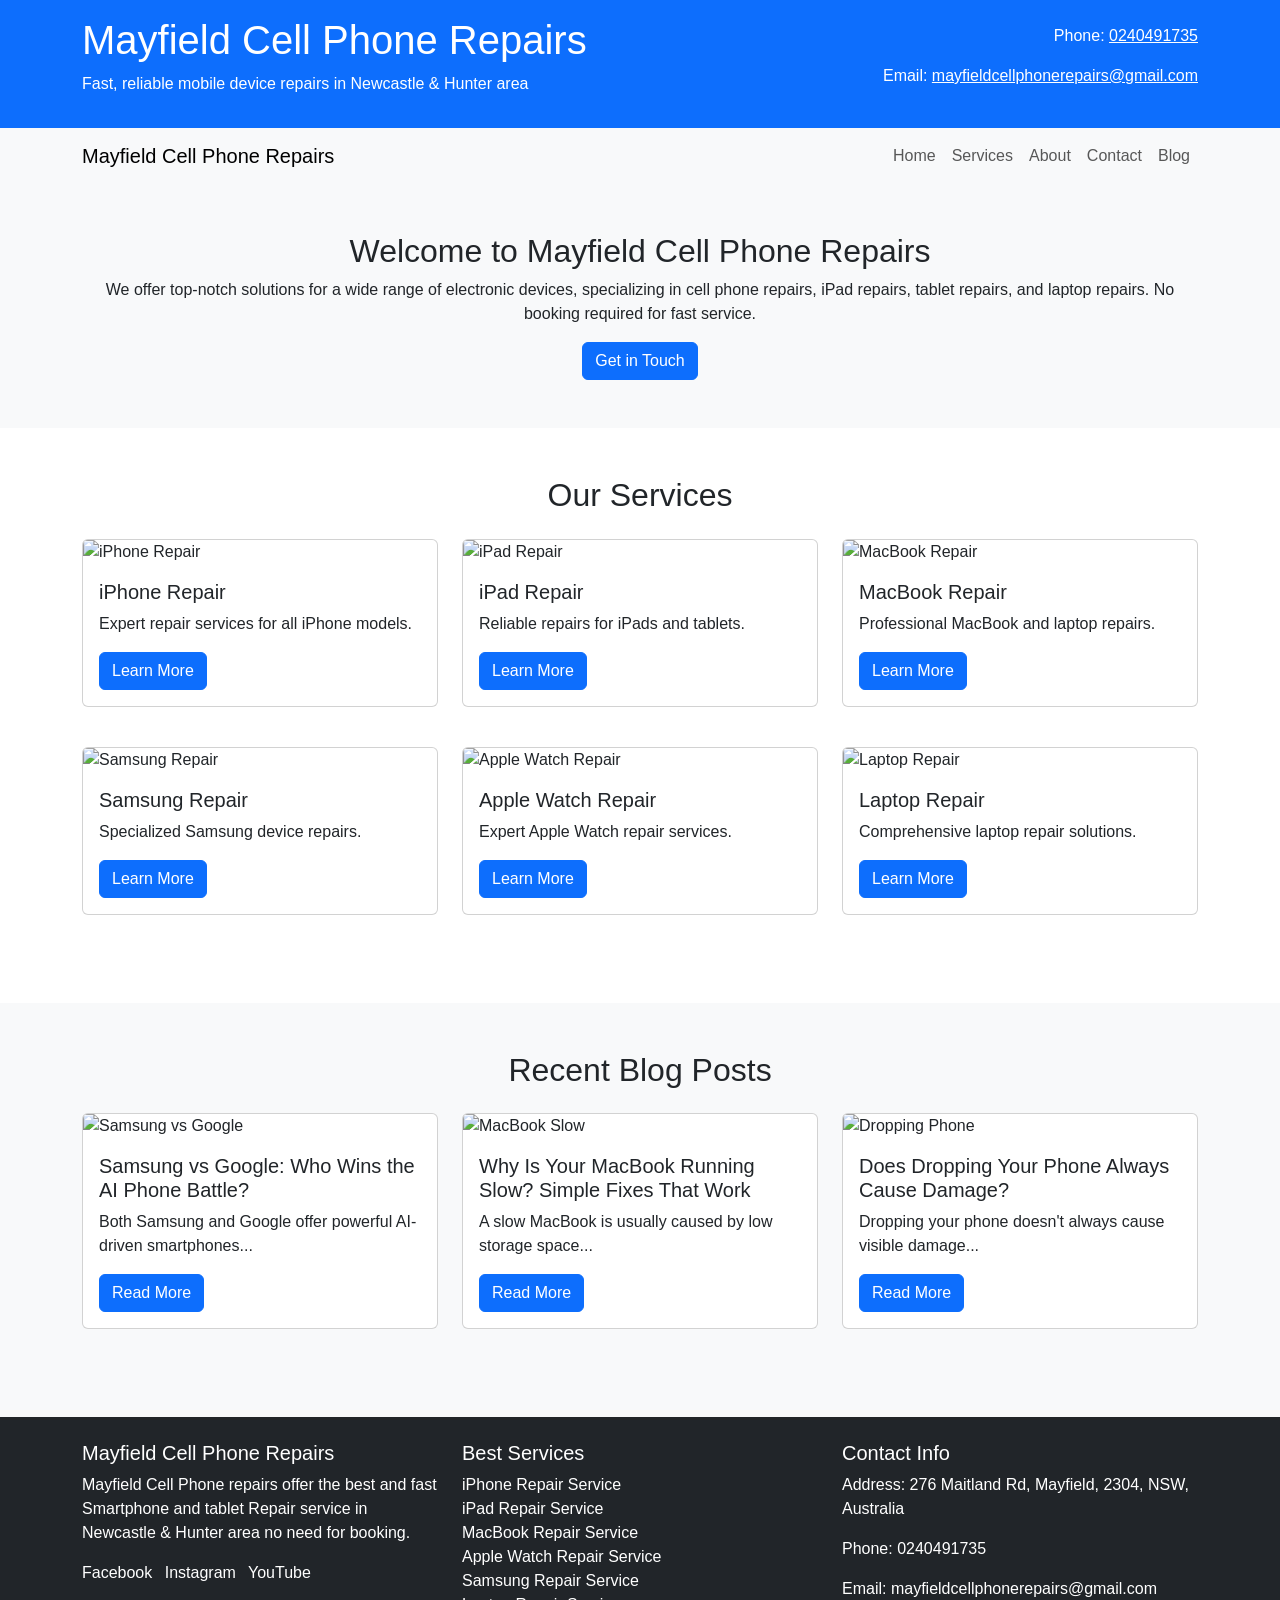
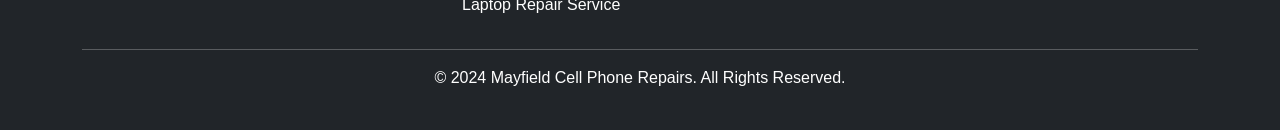
==== index.html @ 67d3123e "Add fully functional website with HTML pages, Bootstrap styling, and blog content" ====
<!DOCTYPE html>
<html lang="en">
<head>
    <meta charset="UTF-8">
    <meta name="viewport" content="width=device-width, initial-scale=1.0">
    <title>Mayfield Cell Phone Repairs</title>
    <link href="https://cdn.jsdelivr.net/npm/bootstrap@5.3.0/dist/css/bootstrap.min.css" rel="stylesheet">
    <link rel="stylesheet" href="assets/css/style.css">
</head>
<body>
    <header class="bg-primary text-white py-3">
        <div class="container">
            <div class="row align-items-center">
                <div class="col-md-6">
                    <h1>Mayfield Cell Phone Repairs</h1>
                    <p>Fast, reliable mobile device repairs in Newcastle & Hunter area</p>
                </div>
                <div class="col-md-6 text-end">
                    <p>Phone: <a href="tel:0240491735" class="text-white">0240491735</a></p>
                    <p>Email: <a href="mailto:mayfieldcellphonerepairs@gmail.com" class="text-white">mayfieldcellphonerepairs@gmail.com</a></p>
                </div>
            </div>
        </div>
    </header>

    <nav class="navbar navbar-expand-lg navbar-light bg-light">
        <div class="container">
            <a class="navbar-brand" href="#">Mayfield Cell Phone Repairs</a>
            <button class="navbar-toggler" type="button" data-bs-toggle="collapse" data-bs-target="#navbarNav">
                <span class="navbar-toggler-icon"></span>
            </button>
            <div class="collapse navbar-collapse" id="navbarNav">
                <ul class="navbar-nav ms-auto">
                    <li class="nav-item"><a class="nav-link" href="index.html">Home</a></li>
                    <li class="nav-item"><a class="nav-link" href="services.html">Services</a></li>
                    <li class="nav-item"><a class="nav-link" href="about.html">About</a></li>
                    <li class="nav-item"><a class="nav-link" href="contact.html">Contact</a></li>
                    <li class="nav-item"><a class="nav-link" href="blog/">Blog</a></li>
                </ul>
            </div>
        </div>
    </nav>

    <section class="hero bg-light py-5">
        <div class="container text-center">
            <h2>Welcome to Mayfield Cell Phone Repairs</h2>
            <p>We offer top-notch solutions for a wide range of electronic devices, specializing in cell phone repairs, iPad repairs, tablet repairs, and laptop repairs. No booking required for fast service.</p>
            <a href="contact.html" class="btn btn-primary">Get in Touch</a>
        </div>
    </section>

    <section class="services py-5">
        <div class="container">
            <h2 class="text-center mb-4">Our Services</h2>
            <div class="row">
                <div class="col-md-4 mb-4">
                    <div class="card">
                        <img src="https://via.placeholder.com/300x200?text=iPhone+Repair" class="card-img-top" alt="iPhone Repair">
                        <div class="card-body">
                            <h5 class="card-title">iPhone Repair</h5>
                            <p class="card-text">Expert repair services for all iPhone models.</p>
                            <a href="services.html#iphone" class="btn btn-primary">Learn More</a>
                        </div>
                    </div>
                </div>
                <div class="col-md-4 mb-4">
                    <div class="card">
                        <img src="https://via.placeholder.com/300x200?text=iPad+Repair" class="card-img-top" alt="iPad Repair">
                        <div class="card-body">
                            <h5 class="card-title">iPad Repair</h5>
                            <p class="card-text">Reliable repairs for iPads and tablets.</p>
                            <a href="services.html#ipad" class="btn btn-primary">Learn More</a>
                        </div>
                    </div>
                </div>
                <div class="col-md-4 mb-4">
                    <div class="card">
                        <img src="https://via.placeholder.com/300x200?text=MacBook+Repair" class="card-img-top" alt="MacBook Repair">
                        <div class="card-body">
                            <h5 class="card-title">MacBook Repair</h5>
                            <p class="card-text">Professional MacBook and laptop repairs.</p>
                            <a href="services.html#macbook" class="btn btn-primary">Learn More</a>
                        </div>
                    </div>
                </div>
                <div class="col-md-4 mb-4">
                    <div class="card">
                        <img src="https://via.placeholder.com/300x200?text=Samsung+Repair" class="card-img-top" alt="Samsung Repair">
                        <div class="card-body">
                            <h5 class="card-title">Samsung Repair</h5>
                            <p class="card-text">Specialized Samsung device repairs.</p>
                            <a href="services.html#samsung" class="btn btn-primary">Learn More</a>
                        </div>
                    </div>
                </div>
                <div class="col-md-4 mb-4">
                    <div class="card">
                        <img src="https://via.placeholder.com/300x200?text=Apple+Watch+Repair" class="card-img-top" alt="Apple Watch Repair">
                        <div class="card-body">
                            <h5 class="card-title">Apple Watch Repair</h5>
                            <p class="card-text">Expert Apple Watch repair services.</p>
                            <a href="services.html#applewatch" class="btn btn-primary">Learn More</a>
                        </div>
                    </div>
                </div>
                <div class="col-md-4 mb-4">
                    <div class="card">
                        <img src="https://via.placeholder.com/300x200?text=Laptop+Repair" class="card-img-top" alt="Laptop Repair">
                        <div class="card-body">
                            <h5 class="card-title">Laptop Repair</h5>
                            <p class="card-text">Comprehensive laptop repair solutions.</p>
                            <a href="services.html#laptop" class="btn btn-primary">Learn More</a>
                        </div>
                    </div>
                </div>
            </div>
        </div>
    </section>

    <section class="blog py-5 bg-light">
        <div class="container">
            <h2 class="text-center mb-4">Recent Blog Posts</h2>
            <div class="row">
                <div class="col-md-4 mb-4">
                    <div class="card">
                        <img src="https://via.placeholder.com/300x200?text=Samsung+vs+Google" class="card-img-top" alt="Samsung vs Google">
                        <div class="card-body">
                            <h5 class="card-title">Samsung vs Google: Who Wins the AI Phone Battle?</h5>
                            <p class="card-text">Both Samsung and Google offer powerful AI-driven smartphones...</p>
                            <a href="blog/samsung-vs-google.html" class="btn btn-primary">Read More</a>
                        </div>
                    </div>
                </div>
                <div class="col-md-4 mb-4">
                    <div class="card">
                        <img src="https://via.placeholder.com/300x200?text=MacBook+Slow" class="card-img-top" alt="MacBook Slow">
                        <div class="card-body">
                            <h5 class="card-title">Why Is Your MacBook Running Slow? Simple Fixes That Work</h5>
                            <p class="card-text">A slow MacBook is usually caused by low storage space...</p>
                            <a href="blog/macbook-slow.html" class="btn btn-primary">Read More</a>
                        </div>
                    </div>
                </div>
                <div class="col-md-4 mb-4">
                    <div class="card">
                        <img src="https://via.placeholder.com/300x200?text=Dropping+Phone" class="card-img-top" alt="Dropping Phone">
                        <div class="card-body">
                            <h5 class="card-title">Does Dropping Your Phone Always Cause Damage?</h5>
                            <p class="card-text">Dropping your phone doesn't always cause visible damage...</p>
                            <a href="blog/dropping-phone.html" class="btn btn-primary">Read More</a>
                        </div>
                    </div>
                </div>
            </div>
        </div>
    </section>

    <footer class="bg-dark text-white py-4">
        <div class="container">
            <div class="row">
                <div class="col-md-4">
                    <h5>Mayfield Cell Phone Repairs</h5>
                    <p>Mayfield Cell Phone repairs offer the best and fast Smartphone and tablet Repair service in Newcastle & Hunter area no need for booking.</p>
                    <div>
                        <a href="https://www.facebook.com/mayfieldcellphonerepairs" class="text-white me-2">Facebook</a>
                        <a href="https://www.instagram.com/mayfieldcellphonerepairs/" class="text-white me-2">Instagram</a>
                        <a href="https://www.youtube.com/@mayfieldcellphonerepairs" class="text-white">YouTube</a>
                    </div>
                </div>
                <div class="col-md-4">
                    <h5>Best Services</h5>
                    <ul class="list-unstyled">
                        <li><a href="services.html#iphone" class="text-white">iPhone Repair Service</a></li>
                        <li><a href="services.html#ipad" class="text-white">iPad Repair Service</a></li>
                        <li><a href="services.html#macbook" class="text-white">MacBook Repair Service</a></li>
                        <li><a href="services.html#applewatch" class="text-white">Apple Watch Repair Service</a></li>
                        <li><a href="services.html#samsung" class="text-white">Samsung Repair Service</a></li>
                        <li><a href="services.html#laptop" class="text-white">Laptop Repair Service</a></li>
                    </ul>
                </div>
                <div class="col-md-4">
                    <h5>Contact Info</h5>
                    <p>Address: 276 Maitland Rd, Mayfield, 2304, NSW, Australia</p>
                    <p>Phone: <a href="tel:0240491735" class="text-white">0240491735</a></p>
                    <p>Email: <a href="mailto:mayfieldcellphonerepairs@gmail.com" class="text-white">mayfieldcellphonerepairs@gmail.com</a></p>
                </div>
            </div>
            <hr>
            <p class="text-center">&copy; 2024 Mayfield Cell Phone Repairs. All Rights Reserved.</p>
        </div>
    </footer>

    <script src="https://cdn.jsdelivr.net/npm/bootstrap@5.3.0/dist/js/bootstrap.bundle.min.js"></script>
    <script src="assets/js/script.js"></script>
</body>
</html>
---- assets/css/style.css ----
/* Custom styles for Mayfield Cell Phone Repairs */

body {
    font-family: Arial, sans-serif;
}

.hero {
    background-color: #f8f9fa;
}

.card {
    margin-bottom: 1rem;
}

footer a {
    text-decoration: none;
}
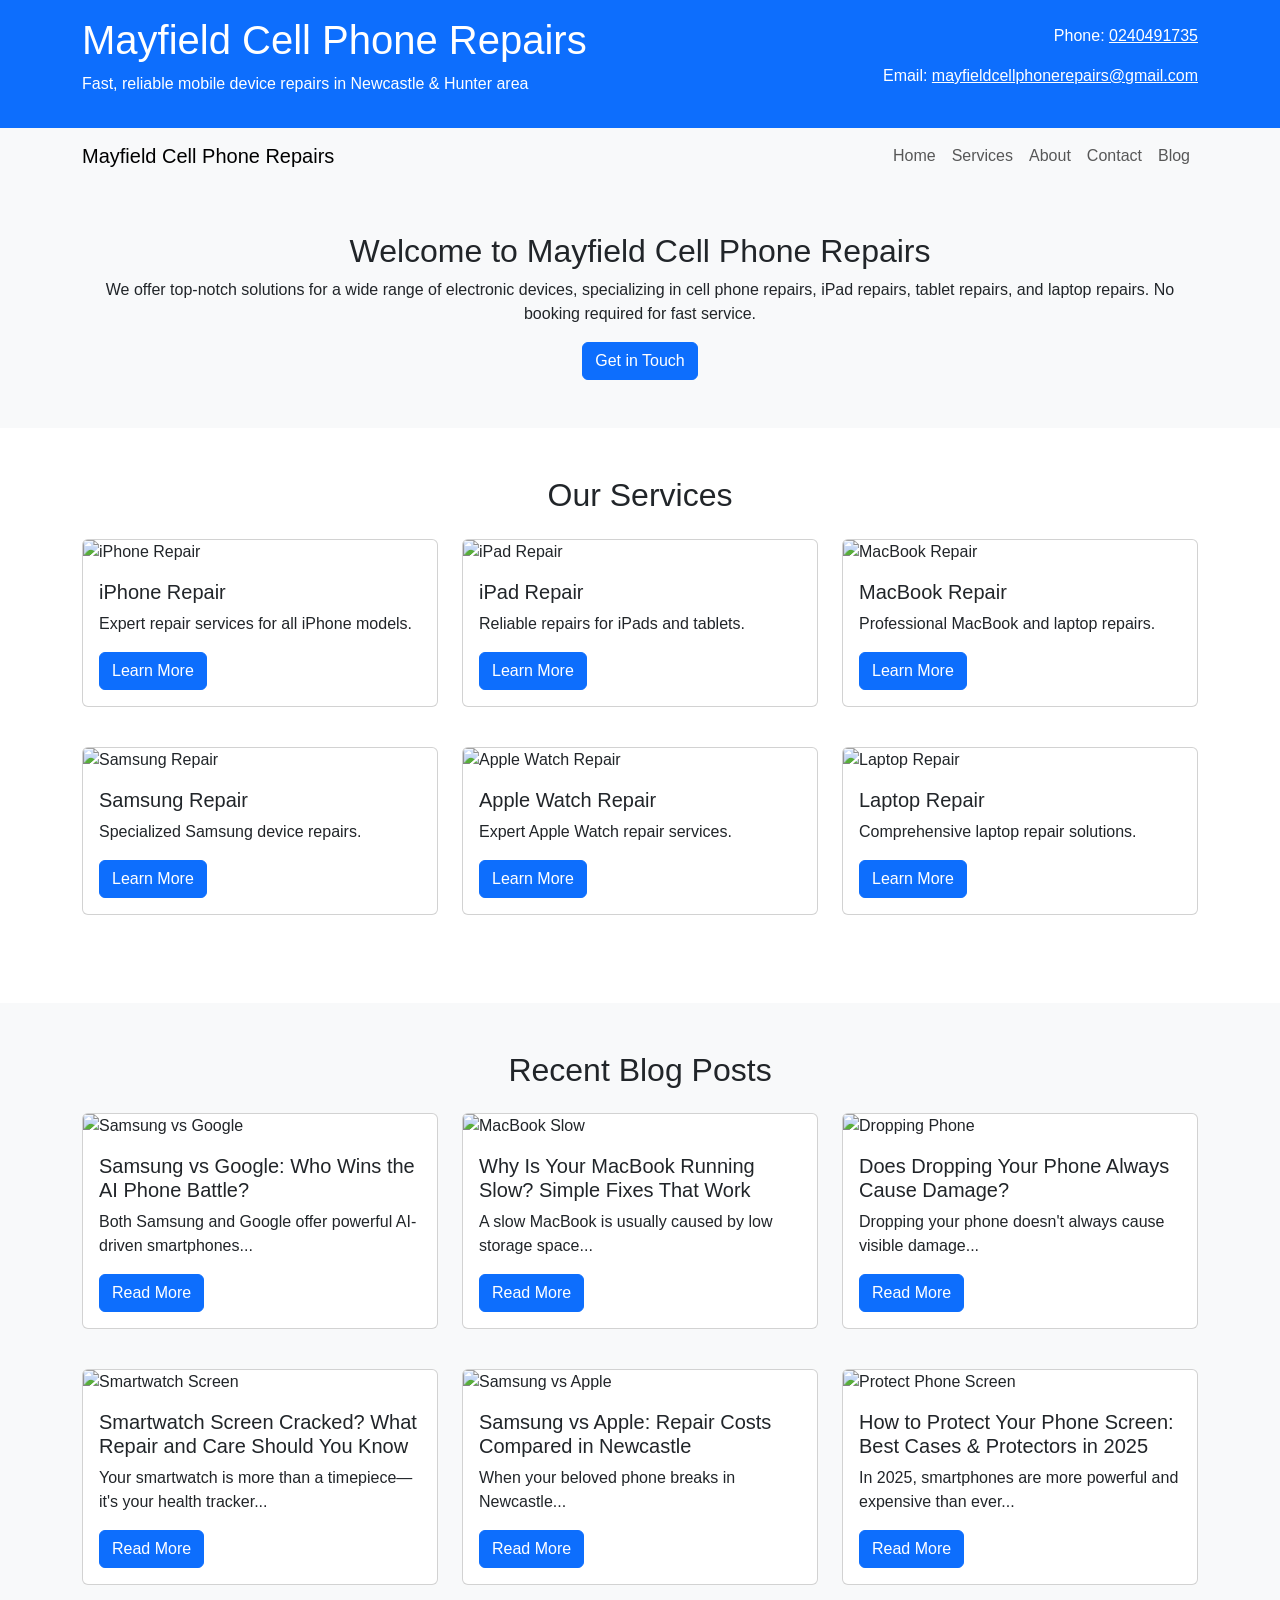
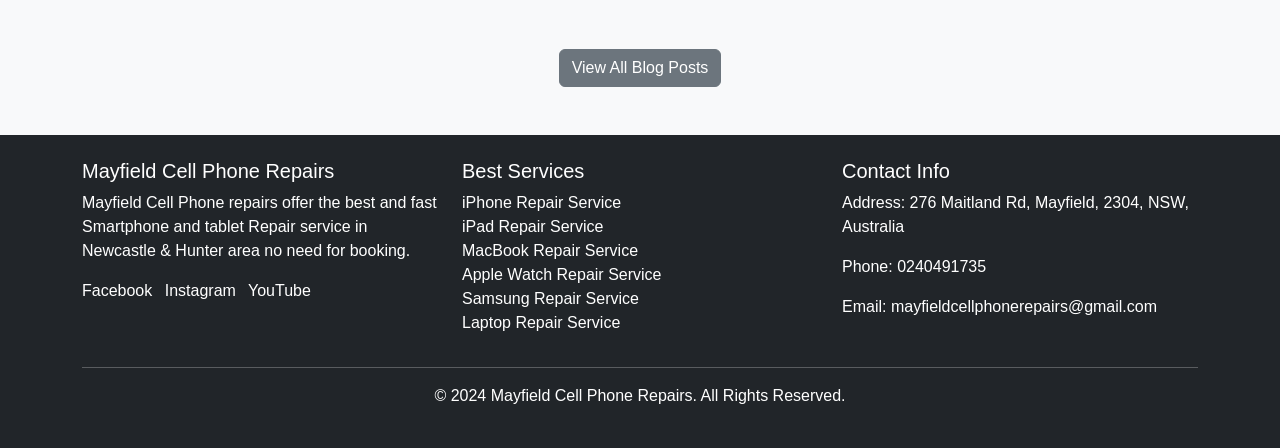
==== commit 0d818022: "Expand blog section with full content and additional posts on smartwatch repairs, repair costs compa" ====
--- a/index.html
+++ b/index.html
@@ -151,6 +151,39 @@
                         </div>
                     </div>
                 </div>
+                <div class="col-md-4 mb-4">
+                    <div class="card">
+                        <img src="https://via.placeholder.com/300x200?text=Smartwatch+Screen" class="card-img-top" alt="Smartwatch Screen">
+                        <div class="card-body">
+                            <h5 class="card-title">Smartwatch Screen Cracked? What Repair and Care Should You Know</h5>
+                            <p class="card-text">Your smartwatch is more than a timepiece—it's your health tracker...</p>
+                            <a href="blog/smartwatch-screen-cracked.html" class="btn btn-primary">Read More</a>
+                        </div>
+                    </div>
+                </div>
+                <div class="col-md-4 mb-4">
+                    <div class="card">
+                        <img src="https://via.placeholder.com/300x200?text=Samsung+vs+Apple" class="card-img-top" alt="Samsung vs Apple">
+                        <div class="card-body">
+                            <h5 class="card-title">Samsung vs Apple: Repair Costs Compared in Newcastle</h5>
+                            <p class="card-text">When your beloved phone breaks in Newcastle...</p>
+                            <a href="blog/samsung-vs-apple-repair-costs.html" class="btn btn-primary">Read More</a>
+                        </div>
+                    </div>
+                </div>
+                <div class="col-md-4 mb-4">
+                    <div class="card">
+                        <img src="https://via.placeholder.com/300x200?text=Protect+Phone+Screen" class="card-img-top" alt="Protect Phone Screen">
+                        <div class="card-body">
+                            <h5 class="card-title">How to Protect Your Phone Screen: Best Cases & Protectors in 2025</h5>
+                            <p class="card-text">In 2025, smartphones are more powerful and expensive than ever...</p>
+                            <a href="blog/protect-phone-screen.html" class="btn btn-primary">Read More</a>
+                        </div>
+                    </div>
+                </div>
+            </div>
+            <div class="text-center mt-4">
+                <a href="blog/" class="btn btn-secondary">View All Blog Posts</a>
             </div>
         </div>
     </section>
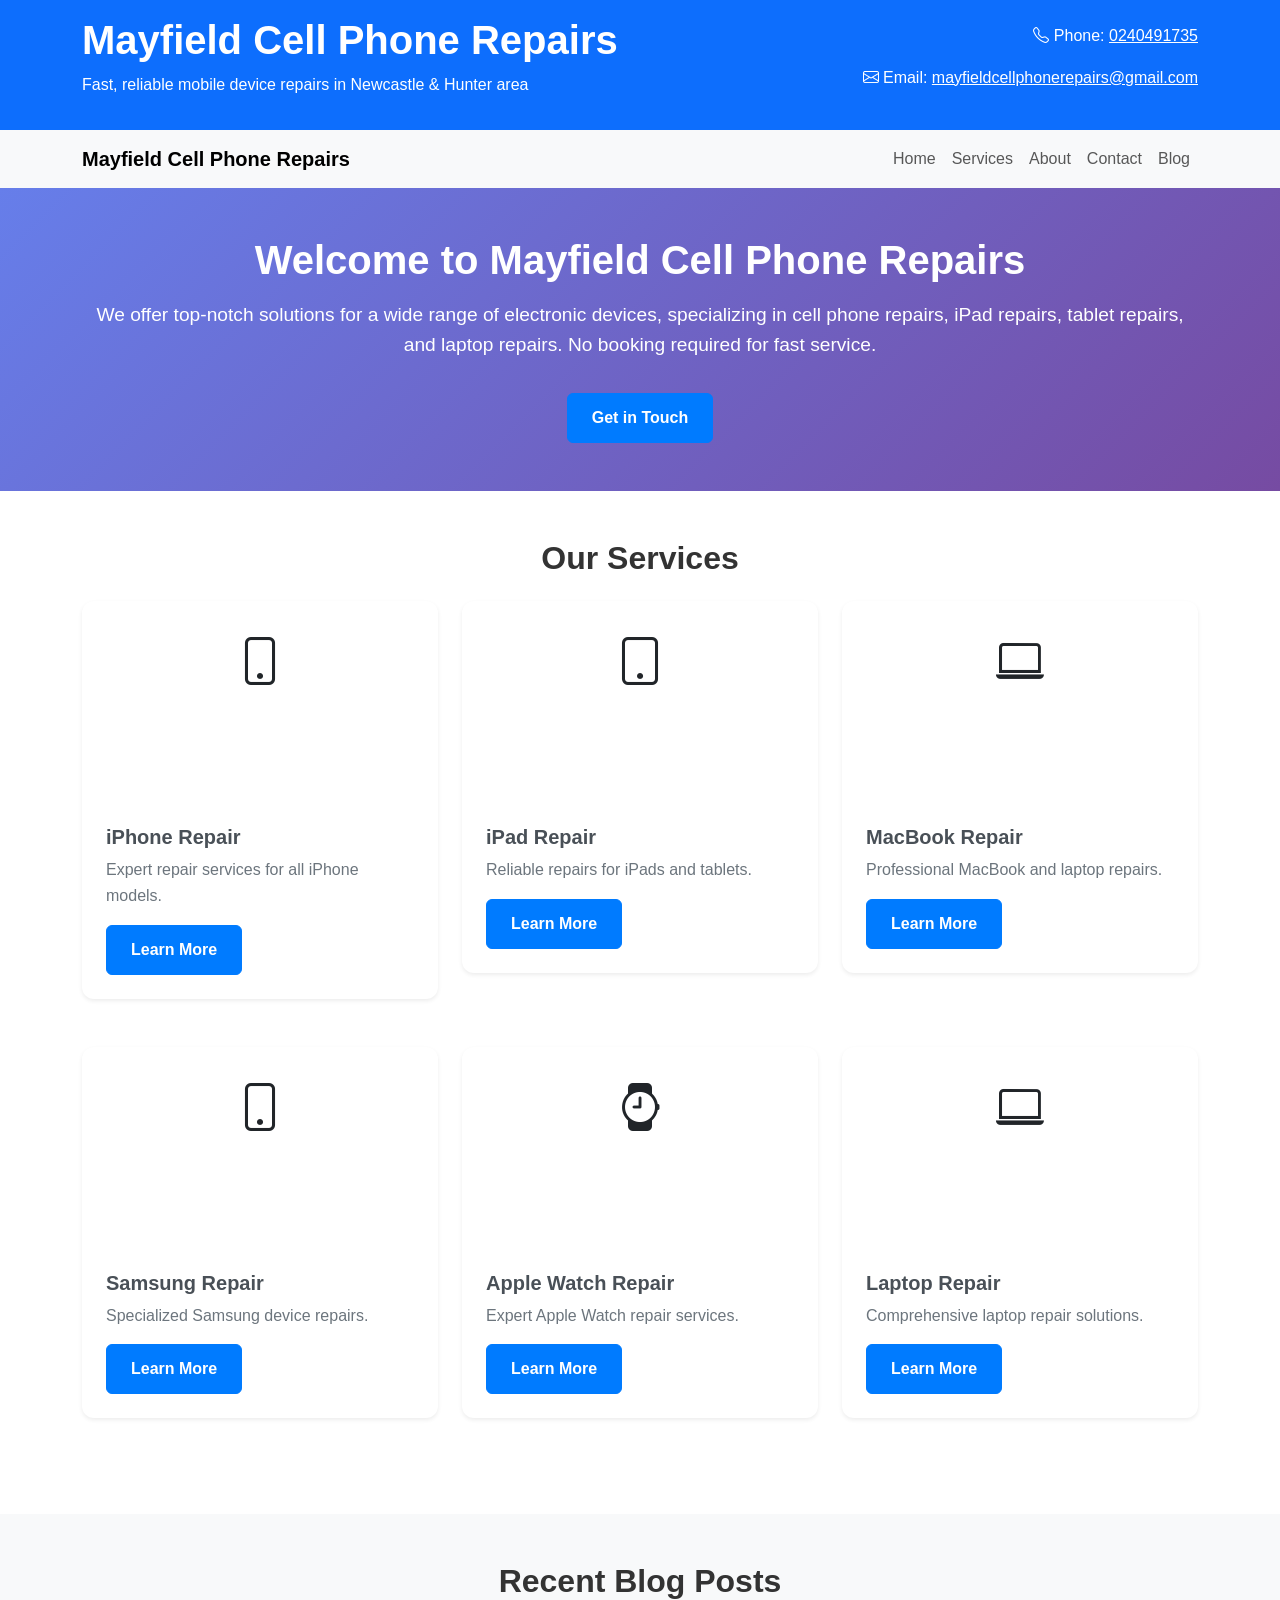
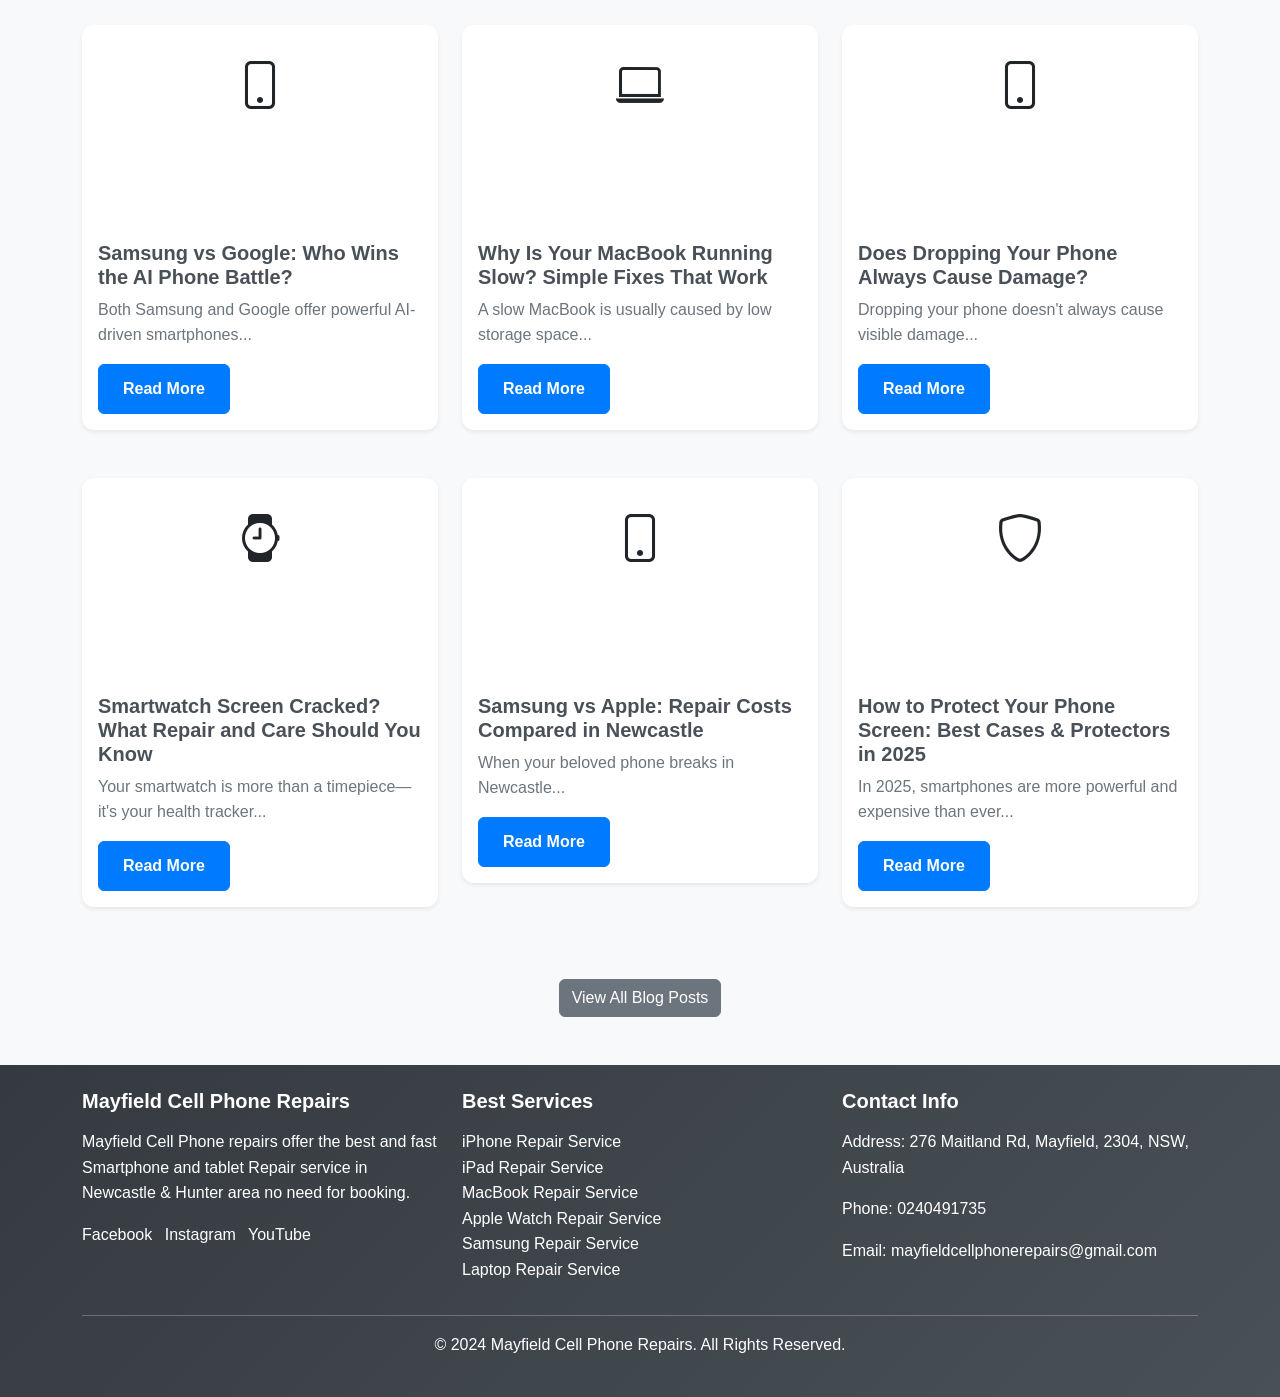
==== commit 08e1d0a8: "Add Bootstrap Icons to website sections for better visual appeal" ====
--- a/index.html
+++ b/index.html
@@ -5,6 +5,7 @@
     <meta name="viewport" content="width=device-width, initial-scale=1.0">
     <title>Mayfield Cell Phone Repairs</title>
     <link href="https://cdn.jsdelivr.net/npm/bootstrap@5.3.0/dist/css/bootstrap.min.css" rel="stylesheet">
+    <link rel="stylesheet" href="https://cdn.jsdelivr.net/npm/bootstrap-icons@1.10.0/font/bootstrap-icons.css">
     <link rel="stylesheet" href="assets/css/style.css">
 </head>
 <body>
@@ -16,8 +17,8 @@
                     <p>Fast, reliable mobile device repairs in Newcastle & Hunter area</p>
                 </div>
                 <div class="col-md-6 text-end">
-                    <p>Phone: <a href="tel:0240491735" class="text-white">0240491735</a></p>
-                    <p>Email: <a href="mailto:mayfieldcellphonerepairs@gmail.com" class="text-white">mayfieldcellphonerepairs@gmail.com</a></p>
+                    <p><i class="bi bi-telephone"></i> Phone: <a href="tel:0240491735" class="text-white">0240491735</a></p>
+                    <p><i class="bi bi-envelope"></i> Email: <a href="mailto:mayfieldcellphonerepairs@gmail.com" class="text-white">mayfieldcellphonerepairs@gmail.com</a></p>
                 </div>
             </div>
         </div>
@@ -55,7 +56,7 @@
             <div class="row">
                 <div class="col-md-4 mb-4">
                     <div class="card">
-                        <img src="https://via.placeholder.com/300x200?text=iPhone+Repair" class="card-img-top" alt="iPhone Repair">
+                        <div class="card-img-top text-center py-4"><i class="bi bi-phone" style="font-size: 3rem;"></i></div>
                         <div class="card-body">
                             <h5 class="card-title">iPhone Repair</h5>
                             <p class="card-text">Expert repair services for all iPhone models.</p>
@@ -65,7 +66,7 @@
                 </div>
                 <div class="col-md-4 mb-4">
                     <div class="card">
-                        <img src="https://via.placeholder.com/300x200?text=iPad+Repair" class="card-img-top" alt="iPad Repair">
+                        <div class="card-img-top text-center py-4"><i class="bi bi-tablet" style="font-size: 3rem;"></i></div>
                         <div class="card-body">
                             <h5 class="card-title">iPad Repair</h5>
                             <p class="card-text">Reliable repairs for iPads and tablets.</p>
@@ -75,7 +76,7 @@
                 </div>
                 <div class="col-md-4 mb-4">
                     <div class="card">
-                        <img src="https://via.placeholder.com/300x200?text=MacBook+Repair" class="card-img-top" alt="MacBook Repair">
+                        <div class="card-img-top text-center py-4"><i class="bi bi-laptop" style="font-size: 3rem;"></i></div>
                         <div class="card-body">
                             <h5 class="card-title">MacBook Repair</h5>
                             <p class="card-text">Professional MacBook and laptop repairs.</p>
@@ -85,7 +86,7 @@
                 </div>
                 <div class="col-md-4 mb-4">
                     <div class="card">
-                        <img src="https://via.placeholder.com/300x200?text=Samsung+Repair" class="card-img-top" alt="Samsung Repair">
+                        <div class="card-img-top text-center py-4"><i class="bi bi-phone" style="font-size: 3rem;"></i></div>
                         <div class="card-body">
                             <h5 class="card-title">Samsung Repair</h5>
                             <p class="card-text">Specialized Samsung device repairs.</p>
@@ -95,7 +96,7 @@
                 </div>
                 <div class="col-md-4 mb-4">
                     <div class="card">
-                        <img src="https://via.placeholder.com/300x200?text=Apple+Watch+Repair" class="card-img-top" alt="Apple Watch Repair">
+                        <div class="card-img-top text-center py-4"><i class="bi bi-watch" style="font-size: 3rem;"></i></div>
                         <div class="card-body">
                             <h5 class="card-title">Apple Watch Repair</h5>
                             <p class="card-text">Expert Apple Watch repair services.</p>
@@ -105,7 +106,7 @@
                 </div>
                 <div class="col-md-4 mb-4">
                     <div class="card">
-                        <img src="https://via.placeholder.com/300x200?text=Laptop+Repair" class="card-img-top" alt="Laptop Repair">
+                        <div class="card-img-top text-center py-4"><i class="bi bi-laptop" style="font-size: 3rem;"></i></div>
                         <div class="card-body">
                             <h5 class="card-title">Laptop Repair</h5>
                             <p class="card-text">Comprehensive laptop repair solutions.</p>
@@ -123,7 +124,7 @@
             <div class="row">
                 <div class="col-md-4 mb-4">
                     <div class="card">
-                        <img src="https://via.placeholder.com/300x200?text=Samsung+vs+Google" class="card-img-top" alt="Samsung vs Google">
+                        <div class="card-img-top text-center py-4"><i class="bi bi-phone" style="font-size: 3rem;"></i></div>
                         <div class="card-body">
                             <h5 class="card-title">Samsung vs Google: Who Wins the AI Phone Battle?</h5>
                             <p class="card-text">Both Samsung and Google offer powerful AI-driven smartphones...</p>
@@ -133,7 +134,7 @@
                 </div>
                 <div class="col-md-4 mb-4">
                     <div class="card">
-                        <img src="https://via.placeholder.com/300x200?text=MacBook+Slow" class="card-img-top" alt="MacBook Slow">
+                        <div class="card-img-top text-center py-4"><i class="bi bi-laptop" style="font-size: 3rem;"></i></div>
                         <div class="card-body">
                             <h5 class="card-title">Why Is Your MacBook Running Slow? Simple Fixes That Work</h5>
                             <p class="card-text">A slow MacBook is usually caused by low storage space...</p>
@@ -143,7 +144,7 @@
                 </div>
                 <div class="col-md-4 mb-4">
                     <div class="card">
-                        <img src="https://via.placeholder.com/300x200?text=Dropping+Phone" class="card-img-top" alt="Dropping Phone">
+                        <div class="card-img-top text-center py-4"><i class="bi bi-phone" style="font-size: 3rem;"></i></div>
                         <div class="card-body">
                             <h5 class="card-title">Does Dropping Your Phone Always Cause Damage?</h5>
                             <p class="card-text">Dropping your phone doesn't always cause visible damage...</p>
@@ -153,7 +154,7 @@
                 </div>
                 <div class="col-md-4 mb-4">
                     <div class="card">
-                        <img src="https://via.placeholder.com/300x200?text=Smartwatch+Screen" class="card-img-top" alt="Smartwatch Screen">
+                        <div class="card-img-top text-center py-4"><i class="bi bi-watch" style="font-size: 3rem;"></i></div>
                         <div class="card-body">
                             <h5 class="card-title">Smartwatch Screen Cracked? What Repair and Care Should You Know</h5>
                             <p class="card-text">Your smartwatch is more than a timepiece—it's your health tracker...</p>
@@ -163,7 +164,7 @@
                 </div>
                 <div class="col-md-4 mb-4">
                     <div class="card">
-                        <img src="https://via.placeholder.com/300x200?text=Samsung+vs+Apple" class="card-img-top" alt="Samsung vs Apple">
+                        <div class="card-img-top text-center py-4"><i class="bi bi-phone" style="font-size: 3rem;"></i></div>
                         <div class="card-body">
                             <h5 class="card-title">Samsung vs Apple: Repair Costs Compared in Newcastle</h5>
                             <p class="card-text">When your beloved phone breaks in Newcastle...</p>
@@ -173,7 +174,7 @@
                 </div>
                 <div class="col-md-4 mb-4">
                     <div class="card">
-                        <img src="https://via.placeholder.com/300x200?text=Protect+Phone+Screen" class="card-img-top" alt="Protect Phone Screen">
+                        <div class="card-img-top text-center py-4"><i class="bi bi-shield" style="font-size: 3rem;"></i></div>
                         <div class="card-body">
                             <h5 class="card-title">How to Protect Your Phone Screen: Best Cases & Protectors in 2025</h5>
                             <p class="card-text">In 2025, smartphones are more powerful and expensive than ever...</p>
--- a/assets/css/style.css
+++ b/assets/css/style.css
@@ -1,17 +1,133 @@
 /* Custom styles for Mayfield Cell Phone Repairs */
 
 body {
-    font-family: Arial, sans-serif;
+    font-family: 'Segoe UI', Tahoma, Geneva, Verdana, sans-serif;
+    line-height: 1.6;
+    color: #333;
 }
 
 .hero {
+    background: linear-gradient(135deg, #667eea 0%, #764ba2 100%);
+    color: white;
+    padding: 4rem 0;
+}
+
+.hero h2 {
+    font-size: 2.5rem;
+    font-weight: 700;
+    margin-bottom: 1rem;
+}
+
+.hero p {
+    font-size: 1.2rem;
+    margin-bottom: 2rem;
+}
+
+.btn-primary {
+    background-color: #007bff;
+    border-color: #007bff;
+    padding: 0.75rem 1.5rem;
+    font-weight: 600;
+    border-radius: 0.375rem;
+    transition: all 0.3s ease;
+}
+
+.btn-primary:hover {
+    background-color: #0056b3;
+    border-color: #004085;
+    transform: translateY(-2px);
+}
+
+.card {
+    border: none;
+    border-radius: 0.75rem;
+    box-shadow: 0 0.125rem 0.25rem rgba(0, 0, 0, 0.075);
+    transition: transform 0.3s ease, box-shadow 0.3s ease;
+    margin-bottom: 1.5rem;
+}
+
+.card:hover {
+    transform: translateY(-5px);
+    box-shadow: 0 0.5rem 1rem rgba(0, 0, 0, 0.15);
+}
+
+.card-img-top {
+    border-top-left-radius: 0.75rem;
+    border-top-right-radius: 0.75rem;
+    height: 200px;
+    object-fit: cover;
+}
+
+.card-title {
+    font-size: 1.25rem;
+    font-weight: 600;
+    color: #495057;
+}
+
+.card-text {
+    color: #6c757d;
+}
+
+.services .card-body {
+    padding: 1.5rem;
+}
+
+.blog {
     background-color: #f8f9fa;
 }
 
-.card {
-    margin-bottom: 1rem;
+footer {
+    background: linear-gradient(135deg, #343a40 0%, #495057 100%);
+    color: white;
 }
 
 footer a {
     text-decoration: none;
+    color: #adb5bd;
+    transition: color 0.3s ease;
+}
+
+footer a:hover {
+    color: #ffffff;
+}
+
+footer h5 {
+    font-weight: 600;
+    margin-bottom: 1rem;
+}
+
+.navbar-brand {
+    font-weight: 700;
+    font-size: 1.25rem;
+}
+
+.nav-link {
+    font-weight: 500;
+}
+
+section {
+    padding: 4rem 0;
+}
+
+h1, h2, h3, h4, h5, h6 {
+    font-weight: 700;
+}
+
+.table {
+    border-radius: 0.5rem;
+    overflow: hidden;
+}
+
+@media (max-width: 768px) {
+    .hero h2 {
+        font-size: 2rem;
+    }
+
+    .hero p {
+        font-size: 1rem;
+    }
+
+    .card-img-top {
+        height: 150px;
+    }
 }
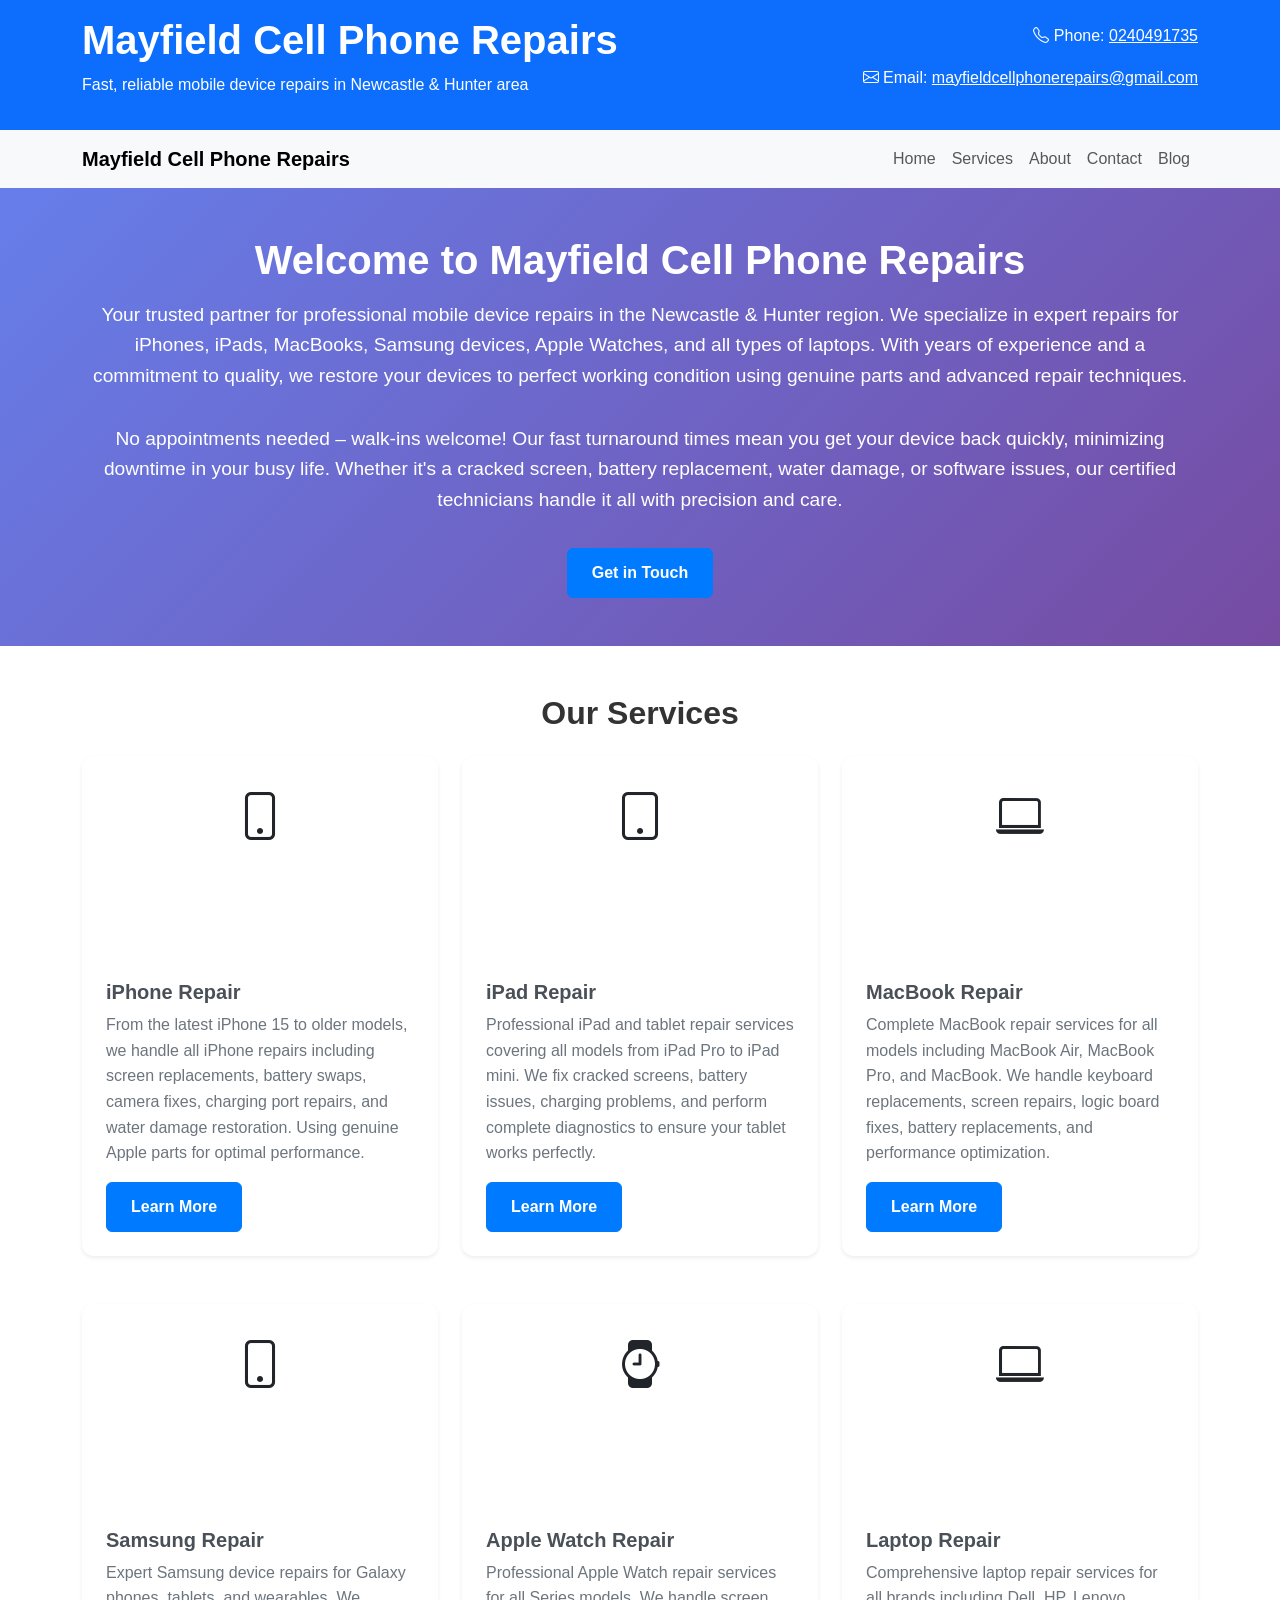
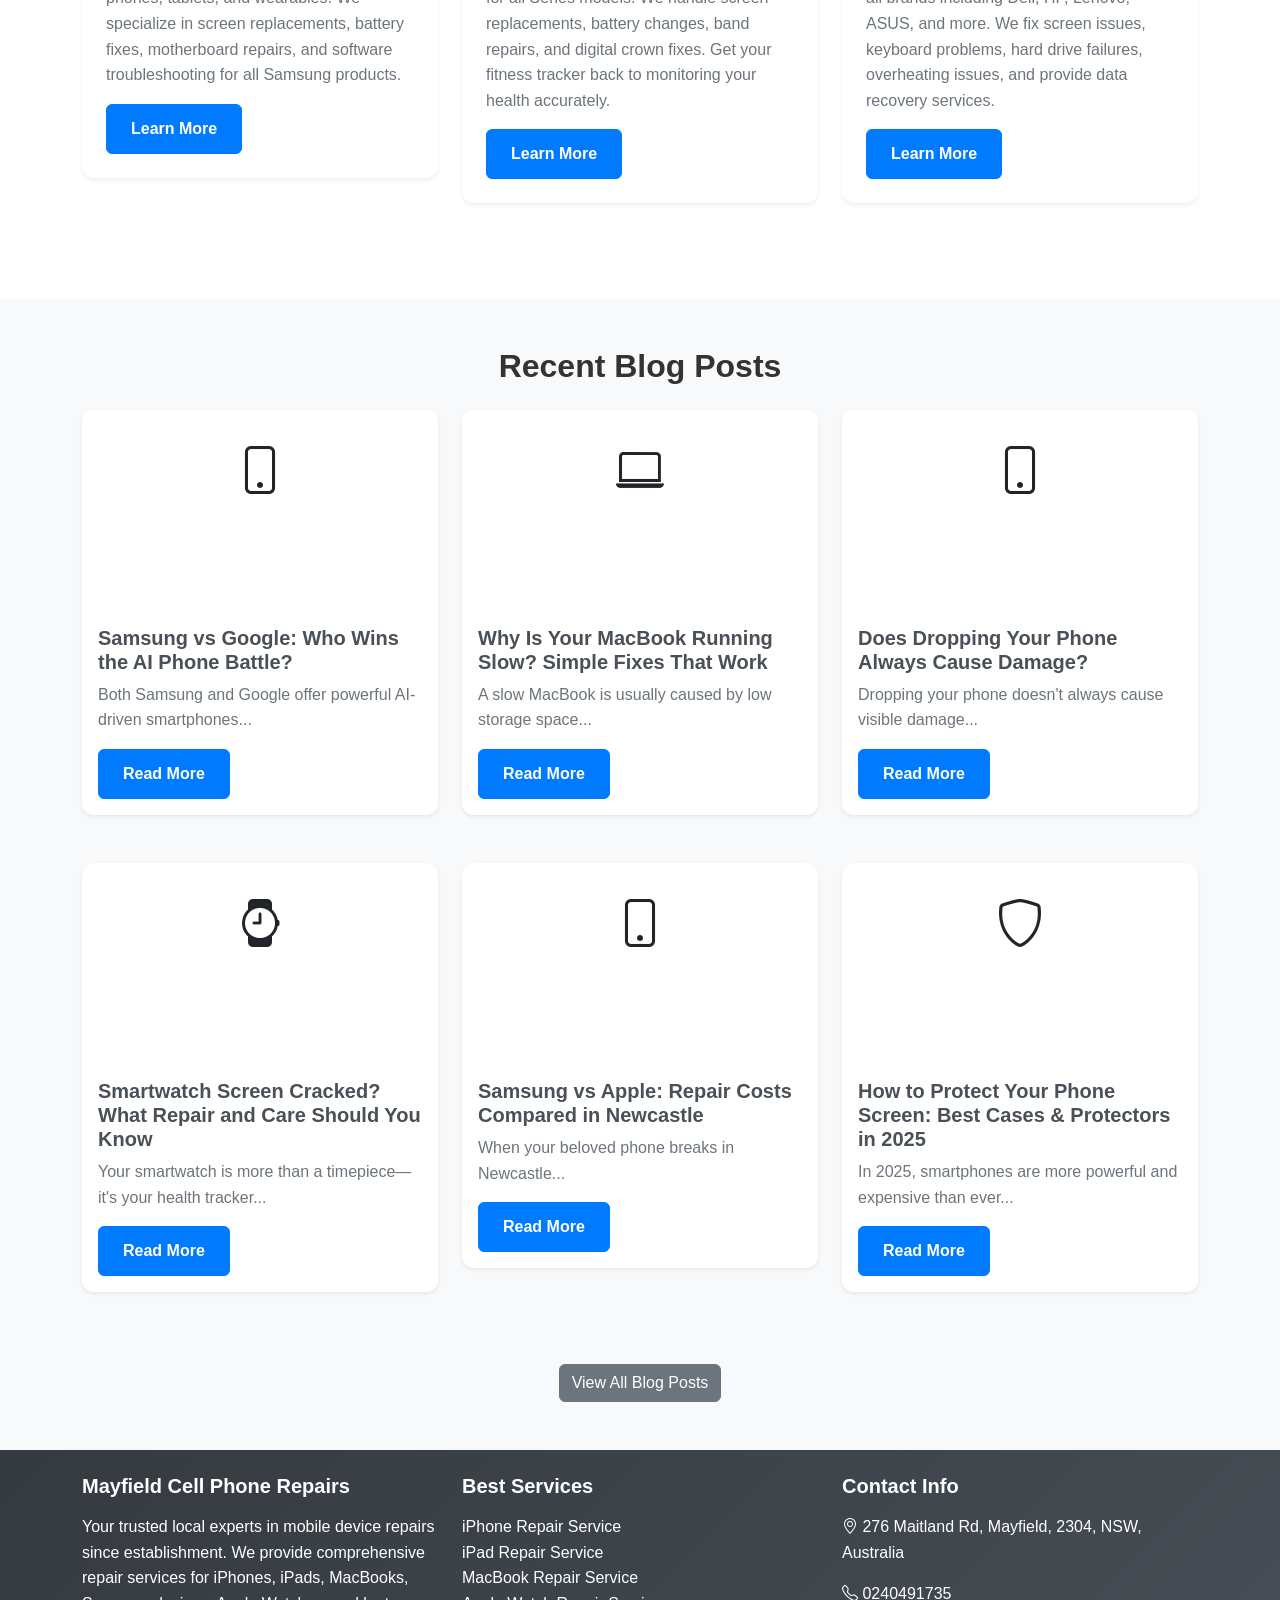
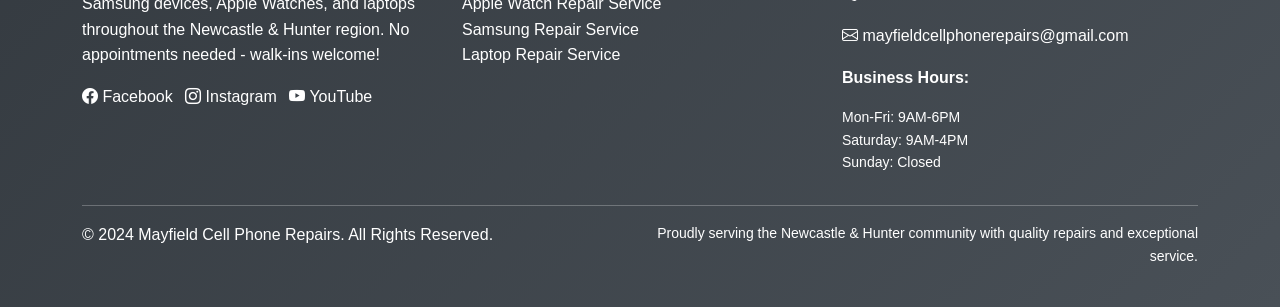
==== commit 6da3b530: "Expand website content with detailed descriptions, improved word count, and enhanced user experience" ====
--- a/index.html
+++ b/index.html
@@ -45,7 +45,8 @@
     <section class="hero bg-light py-5">
         <div class="container text-center">
             <h2>Welcome to Mayfield Cell Phone Repairs</h2>
-            <p>We offer top-notch solutions for a wide range of electronic devices, specializing in cell phone repairs, iPad repairs, tablet repairs, and laptop repairs. No booking required for fast service.</p>
+            <p>Your trusted partner for professional mobile device repairs in the Newcastle & Hunter region. We specialize in expert repairs for iPhones, iPads, MacBooks, Samsung devices, Apple Watches, and all types of laptops. With years of experience and a commitment to quality, we restore your devices to perfect working condition using genuine parts and advanced repair techniques.</p>
+            <p>No appointments needed – walk-ins welcome! Our fast turnaround times mean you get your device back quickly, minimizing downtime in your busy life. Whether it's a cracked screen, battery replacement, water damage, or software issues, our certified technicians handle it all with precision and care.</p>
             <a href="contact.html" class="btn btn-primary">Get in Touch</a>
         </div>
     </section>
@@ -59,7 +60,7 @@
                         <div class="card-img-top text-center py-4"><i class="bi bi-phone" style="font-size: 3rem;"></i></div>
                         <div class="card-body">
                             <h5 class="card-title">iPhone Repair</h5>
-                            <p class="card-text">Expert repair services for all iPhone models.</p>
+                            <p class="card-text">From the latest iPhone 15 to older models, we handle all iPhone repairs including screen replacements, battery swaps, camera fixes, charging port repairs, and water damage restoration. Using genuine Apple parts for optimal performance.</p>
                             <a href="services.html#iphone" class="btn btn-primary">Learn More</a>
                         </div>
                     </div>
@@ -69,7 +70,7 @@
                         <div class="card-img-top text-center py-4"><i class="bi bi-tablet" style="font-size: 3rem;"></i></div>
                         <div class="card-body">
                             <h5 class="card-title">iPad Repair</h5>
-                            <p class="card-text">Reliable repairs for iPads and tablets.</p>
+                            <p class="card-text">Professional iPad and tablet repair services covering all models from iPad Pro to iPad mini. We fix cracked screens, battery issues, charging problems, and perform complete diagnostics to ensure your tablet works perfectly.</p>
                             <a href="services.html#ipad" class="btn btn-primary">Learn More</a>
                         </div>
                     </div>
@@ -79,7 +80,7 @@
                         <div class="card-img-top text-center py-4"><i class="bi bi-laptop" style="font-size: 3rem;"></i></div>
                         <div class="card-body">
                             <h5 class="card-title">MacBook Repair</h5>
-                            <p class="card-text">Professional MacBook and laptop repairs.</p>
+                            <p class="card-text">Complete MacBook repair services for all models including MacBook Air, MacBook Pro, and MacBook. We handle keyboard replacements, screen repairs, logic board fixes, battery replacements, and performance optimization.</p>
                             <a href="services.html#macbook" class="btn btn-primary">Learn More</a>
                         </div>
                     </div>
@@ -89,7 +90,7 @@
                         <div class="card-img-top text-center py-4"><i class="bi bi-phone" style="font-size: 3rem;"></i></div>
                         <div class="card-body">
                             <h5 class="card-title">Samsung Repair</h5>
-                            <p class="card-text">Specialized Samsung device repairs.</p>
+                            <p class="card-text">Expert Samsung device repairs for Galaxy phones, tablets, and wearables. We specialize in screen replacements, battery fixes, motherboard repairs, and software troubleshooting for all Samsung products.</p>
                             <a href="services.html#samsung" class="btn btn-primary">Learn More</a>
                         </div>
                     </div>
@@ -99,7 +100,7 @@
                         <div class="card-img-top text-center py-4"><i class="bi bi-watch" style="font-size: 3rem;"></i></div>
                         <div class="card-body">
                             <h5 class="card-title">Apple Watch Repair</h5>
-                            <p class="card-text">Expert Apple Watch repair services.</p>
+                            <p class="card-text">Professional Apple Watch repair services for all Series models. We handle screen replacements, battery changes, band repairs, and digital crown fixes. Get your fitness tracker back to monitoring your health accurately.</p>
                             <a href="services.html#applewatch" class="btn btn-primary">Learn More</a>
                         </div>
                     </div>
@@ -109,7 +110,7 @@
                         <div class="card-img-top text-center py-4"><i class="bi bi-laptop" style="font-size: 3rem;"></i></div>
                         <div class="card-body">
                             <h5 class="card-title">Laptop Repair</h5>
-                            <p class="card-text">Comprehensive laptop repair solutions.</p>
+                            <p class="card-text">Comprehensive laptop repair services for all brands including Dell, HP, Lenovo, ASUS, and more. We fix screen issues, keyboard problems, hard drive failures, overheating issues, and provide data recovery services.</p>
                             <a href="services.html#laptop" class="btn btn-primary">Learn More</a>
                         </div>
                     </div>
@@ -194,11 +195,11 @@
             <div class="row">
                 <div class="col-md-4">
                     <h5>Mayfield Cell Phone Repairs</h5>
-                    <p>Mayfield Cell Phone repairs offer the best and fast Smartphone and tablet Repair service in Newcastle & Hunter area no need for booking.</p>
+                    <p>Your trusted local experts in mobile device repairs since establishment. We provide comprehensive repair services for iPhones, iPads, MacBooks, Samsung devices, Apple Watches, and laptops throughout the Newcastle & Hunter region. No appointments needed - walk-ins welcome!</p>
                     <div>
-                        <a href="https://www.facebook.com/mayfieldcellphonerepairs" class="text-white me-2">Facebook</a>
-                        <a href="https://www.instagram.com/mayfieldcellphonerepairs/" class="text-white me-2">Instagram</a>
-                        <a href="https://www.youtube.com/@mayfieldcellphonerepairs" class="text-white">YouTube</a>
+                        <a href="https://www.facebook.com/mayfieldcellphonerepairs" class="text-white me-2"><i class="bi bi-facebook"></i> Facebook</a>
+                        <a href="https://www.instagram.com/mayfieldcellphonerepairs/" class="text-white me-2"><i class="bi bi-instagram"></i> Instagram</a>
+                        <a href="https://www.youtube.com/@mayfieldcellphonerepairs" class="text-white"><i class="bi bi-youtube"></i> YouTube</a>
                     </div>
                 </div>
                 <div class="col-md-4">
@@ -214,13 +215,26 @@
                 </div>
                 <div class="col-md-4">
                     <h5>Contact Info</h5>
-                    <p>Address: 276 Maitland Rd, Mayfield, 2304, NSW, Australia</p>
-                    <p>Phone: <a href="tel:0240491735" class="text-white">0240491735</a></p>
-                    <p>Email: <a href="mailto:mayfieldcellphonerepairs@gmail.com" class="text-white">mayfieldcellphonerepairs@gmail.com</a></p>
+                    <p><i class="bi bi-geo-alt"></i> 276 Maitland Rd, Mayfield, 2304, NSW, Australia</p>
+                    <p><i class="bi bi-telephone"></i> <a href="tel:0240491735" class="text-white">0240491735</a></p>
+                    <p><i class="bi bi-envelope"></i> <a href="mailto:mayfieldcellphonerepairs@gmail.com" class="text-white">mayfieldcellphonerepairs@gmail.com</a></p>
+                    <p><strong>Business Hours:</strong></p>
+                    <ul class="list-unstyled small">
+                        <li>Mon-Fri: 9AM-6PM</li>
+                        <li>Saturday: 9AM-4PM</li>
+                        <li>Sunday: Closed</li>
+                    </ul>
                 </div>
             </div>
             <hr>
-            <p class="text-center">&copy; 2024 Mayfield Cell Phone Repairs. All Rights Reserved.</p>
+            <div class="row">
+                <div class="col-md-6">
+                    <p>&copy; 2024 Mayfield Cell Phone Repairs. All Rights Reserved.</p>
+                </div>
+                <div class="col-md-6 text-end">
+                    <p class="small">Proudly serving the Newcastle & Hunter community with quality repairs and exceptional service.</p>
+                </div>
+            </div>
         </div>
     </footer>
 
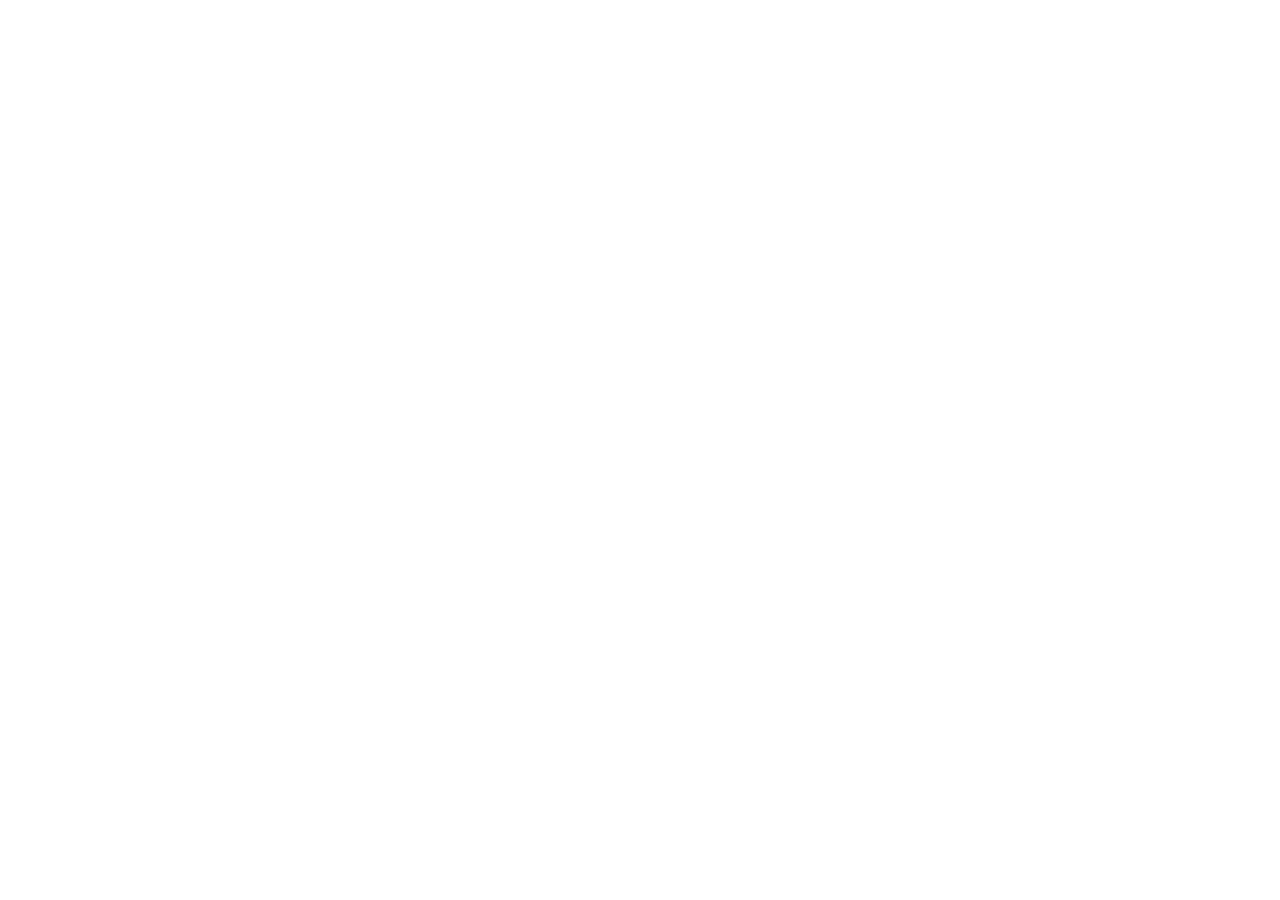
==== commit 321e4541: "Sync changes from AI Studio" ====
--- a/index.html
+++ b/index.html
@@ -1,244 +1,19 @@
-<!DOCTYPE html>
+<!doctype html>
 <html lang="en">
-<head>
-    <meta charset="UTF-8">
-    <meta name="viewport" content="width=device-width, initial-scale=1.0">
-    <title>Mayfield Cell Phone Repairs</title>
-    <link href="https://cdn.jsdelivr.net/npm/bootstrap@5.3.0/dist/css/bootstrap.min.css" rel="stylesheet">
-    <link rel="stylesheet" href="https://cdn.jsdelivr.net/npm/bootstrap-icons@1.10.0/font/bootstrap-icons.css">
-    <link rel="stylesheet" href="assets/css/style.css">
-</head>
-<body>
-    <header class="bg-primary text-white py-3">
-        <div class="container">
-            <div class="row align-items-center">
-                <div class="col-md-6">
-                    <h1>Mayfield Cell Phone Repairs</h1>
-                    <p>Fast, reliable mobile device repairs in Newcastle & Hunter area</p>
-                </div>
-                <div class="col-md-6 text-end">
-                    <p><i class="bi bi-telephone"></i> Phone: <a href="tel:0240491735" class="text-white">0240491735</a></p>
-                    <p><i class="bi bi-envelope"></i> Email: <a href="mailto:mayfieldcellphonerepairs@gmail.com" class="text-white">mayfieldcellphonerepairs@gmail.com</a></p>
-                </div>
-            </div>
-        </div>
-    </header>
+  <head>
+    <meta charset="UTF-8" />
+    <meta name="viewport" content="width=device-width, initial-scale=1.0" />
+    <title>My Google AI Studio App</title>
+    <script>window.log = console.log;</script>
+    <!-- Birdeye Chatbot Script -->
+    <script defer crossorigin="anonymous" type="text/javascript" src="https://birdeye.com/embed/v6/110315/1/2620446701/89b0ec9ad7b6e3429a216196386d88f1c2f4a2be91fe1a62"></script>
+  </head>
+  <body>
+    <!-- Birdeye Chatbot Widget Container -->
+    <div id="bf-revz-widget-2620446701"></div>
+    
+    <div id="root"></div>
+    <script type="module" src="/src/main.tsx"></script>
+  </body>
+</html>
 
-    <nav class="navbar navbar-expand-lg navbar-light bg-light">
-        <div class="container">
-            <a class="navbar-brand" href="#">Mayfield Cell Phone Repairs</a>
-            <button class="navbar-toggler" type="button" data-bs-toggle="collapse" data-bs-target="#navbarNav">
-                <span class="navbar-toggler-icon"></span>
-            </button>
-            <div class="collapse navbar-collapse" id="navbarNav">
-                <ul class="navbar-nav ms-auto">
-                    <li class="nav-item"><a class="nav-link" href="index.html">Home</a></li>
-                    <li class="nav-item"><a class="nav-link" href="services.html">Services</a></li>
-                    <li class="nav-item"><a class="nav-link" href="about.html">About</a></li>
-                    <li class="nav-item"><a class="nav-link" href="contact.html">Contact</a></li>
-                    <li class="nav-item"><a class="nav-link" href="blog/">Blog</a></li>
-                </ul>
-            </div>
-        </div>
-    </nav>
-
-    <section class="hero bg-light py-5">
-        <div class="container text-center">
-            <h2>Welcome to Mayfield Cell Phone Repairs</h2>
-            <p>Your trusted partner for professional mobile device repairs in the Newcastle & Hunter region. We specialize in expert repairs for iPhones, iPads, MacBooks, Samsung devices, Apple Watches, and all types of laptops. With years of experience and a commitment to quality, we restore your devices to perfect working condition using genuine parts and advanced repair techniques.</p>
-            <p>No appointments needed – walk-ins welcome! Our fast turnaround times mean you get your device back quickly, minimizing downtime in your busy life. Whether it's a cracked screen, battery replacement, water damage, or software issues, our certified technicians handle it all with precision and care.</p>
-            <a href="contact.html" class="btn btn-primary">Get in Touch</a>
-        </div>
-    </section>
-
-    <section class="services py-5">
-        <div class="container">
-            <h2 class="text-center mb-4">Our Services</h2>
-            <div class="row">
-                <div class="col-md-4 mb-4">
-                    <div class="card">
-                        <div class="card-img-top text-center py-4"><i class="bi bi-phone" style="font-size: 3rem;"></i></div>
-                        <div class="card-body">
-                            <h5 class="card-title">iPhone Repair</h5>
-                            <p class="card-text">From the latest iPhone 15 to older models, we handle all iPhone repairs including screen replacements, battery swaps, camera fixes, charging port repairs, and water damage restoration. Using genuine Apple parts for optimal performance.</p>
-                            <a href="services.html#iphone" class="btn btn-primary">Learn More</a>
-                        </div>
-                    </div>
-                </div>
-                <div class="col-md-4 mb-4">
-                    <div class="card">
-                        <div class="card-img-top text-center py-4"><i class="bi bi-tablet" style="font-size: 3rem;"></i></div>
-                        <div class="card-body">
-                            <h5 class="card-title">iPad Repair</h5>
-                            <p class="card-text">Professional iPad and tablet repair services covering all models from iPad Pro to iPad mini. We fix cracked screens, battery issues, charging problems, and perform complete diagnostics to ensure your tablet works perfectly.</p>
-                            <a href="services.html#ipad" class="btn btn-primary">Learn More</a>
-                        </div>
-                    </div>
-                </div>
-                <div class="col-md-4 mb-4">
-                    <div class="card">
-                        <div class="card-img-top text-center py-4"><i class="bi bi-laptop" style="font-size: 3rem;"></i></div>
-                        <div class="card-body">
-                            <h5 class="card-title">MacBook Repair</h5>
-                            <p class="card-text">Complete MacBook repair services for all models including MacBook Air, MacBook Pro, and MacBook. We handle keyboard replacements, screen repairs, logic board fixes, battery replacements, and performance optimization.</p>
-                            <a href="services.html#macbook" class="btn btn-primary">Learn More</a>
-                        </div>
-                    </div>
-                </div>
-                <div class="col-md-4 mb-4">
-                    <div class="card">
-                        <div class="card-img-top text-center py-4"><i class="bi bi-phone" style="font-size: 3rem;"></i></div>
-                        <div class="card-body">
-                            <h5 class="card-title">Samsung Repair</h5>
-                            <p class="card-text">Expert Samsung device repairs for Galaxy phones, tablets, and wearables. We specialize in screen replacements, battery fixes, motherboard repairs, and software troubleshooting for all Samsung products.</p>
-                            <a href="services.html#samsung" class="btn btn-primary">Learn More</a>
-                        </div>
-                    </div>
-                </div>
-                <div class="col-md-4 mb-4">
-                    <div class="card">
-                        <div class="card-img-top text-center py-4"><i class="bi bi-watch" style="font-size: 3rem;"></i></div>
-                        <div class="card-body">
-                            <h5 class="card-title">Apple Watch Repair</h5>
-                            <p class="card-text">Professional Apple Watch repair services for all Series models. We handle screen replacements, battery changes, band repairs, and digital crown fixes. Get your fitness tracker back to monitoring your health accurately.</p>
-                            <a href="services.html#applewatch" class="btn btn-primary">Learn More</a>
-                        </div>
-                    </div>
-                </div>
-                <div class="col-md-4 mb-4">
-                    <div class="card">
-                        <div class="card-img-top text-center py-4"><i class="bi bi-laptop" style="font-size: 3rem;"></i></div>
-                        <div class="card-body">
-                            <h5 class="card-title">Laptop Repair</h5>
-                            <p class="card-text">Comprehensive laptop repair services for all brands including Dell, HP, Lenovo, ASUS, and more. We fix screen issues, keyboard problems, hard drive failures, overheating issues, and provide data recovery services.</p>
-                            <a href="services.html#laptop" class="btn btn-primary">Learn More</a>
-                        </div>
-                    </div>
-                </div>
-            </div>
-        </div>
-    </section>
-
-    <section class="blog py-5 bg-light">
-        <div class="container">
-            <h2 class="text-center mb-4">Recent Blog Posts</h2>
-            <div class="row">
-                <div class="col-md-4 mb-4">
-                    <div class="card">
-                        <div class="card-img-top text-center py-4"><i class="bi bi-phone" style="font-size: 3rem;"></i></div>
-                        <div class="card-body">
-                            <h5 class="card-title">Samsung vs Google: Who Wins the AI Phone Battle?</h5>
-                            <p class="card-text">Both Samsung and Google offer powerful AI-driven smartphones...</p>
-                            <a href="blog/samsung-vs-google.html" class="btn btn-primary">Read More</a>
-                        </div>
-                    </div>
-                </div>
-                <div class="col-md-4 mb-4">
-                    <div class="card">
-                        <div class="card-img-top text-center py-4"><i class="bi bi-laptop" style="font-size: 3rem;"></i></div>
-                        <div class="card-body">
-                            <h5 class="card-title">Why Is Your MacBook Running Slow? Simple Fixes That Work</h5>
-                            <p class="card-text">A slow MacBook is usually caused by low storage space...</p>
-                            <a href="blog/macbook-slow.html" class="btn btn-primary">Read More</a>
-                        </div>
-                    </div>
-                </div>
-                <div class="col-md-4 mb-4">
-                    <div class="card">
-                        <div class="card-img-top text-center py-4"><i class="bi bi-phone" style="font-size: 3rem;"></i></div>
-                        <div class="card-body">
-                            <h5 class="card-title">Does Dropping Your Phone Always Cause Damage?</h5>
-                            <p class="card-text">Dropping your phone doesn't always cause visible damage...</p>
-                            <a href="blog/dropping-phone.html" class="btn btn-primary">Read More</a>
-                        </div>
-                    </div>
-                </div>
-                <div class="col-md-4 mb-4">
-                    <div class="card">
-                        <div class="card-img-top text-center py-4"><i class="bi bi-watch" style="font-size: 3rem;"></i></div>
-                        <div class="card-body">
-                            <h5 class="card-title">Smartwatch Screen Cracked? What Repair and Care Should You Know</h5>
-                            <p class="card-text">Your smartwatch is more than a timepiece—it's your health tracker...</p>
-                            <a href="blog/smartwatch-screen-cracked.html" class="btn btn-primary">Read More</a>
-                        </div>
-                    </div>
-                </div>
-                <div class="col-md-4 mb-4">
-                    <div class="card">
-                        <div class="card-img-top text-center py-4"><i class="bi bi-phone" style="font-size: 3rem;"></i></div>
-                        <div class="card-body">
-                            <h5 class="card-title">Samsung vs Apple: Repair Costs Compared in Newcastle</h5>
-                            <p class="card-text">When your beloved phone breaks in Newcastle...</p>
-                            <a href="blog/samsung-vs-apple-repair-costs.html" class="btn btn-primary">Read More</a>
-                        </div>
-                    </div>
-                </div>
-                <div class="col-md-4 mb-4">
-                    <div class="card">
-                        <div class="card-img-top text-center py-4"><i class="bi bi-shield" style="font-size: 3rem;"></i></div>
-                        <div class="card-body">
-                            <h5 class="card-title">How to Protect Your Phone Screen: Best Cases & Protectors in 2025</h5>
-                            <p class="card-text">In 2025, smartphones are more powerful and expensive than ever...</p>
-                            <a href="blog/protect-phone-screen.html" class="btn btn-primary">Read More</a>
-                        </div>
-                    </div>
-                </div>
-            </div>
-            <div class="text-center mt-4">
-                <a href="blog/" class="btn btn-secondary">View All Blog Posts</a>
-            </div>
-        </div>
-    </section>
-
-    <footer class="bg-dark text-white py-4">
-        <div class="container">
-            <div class="row">
-                <div class="col-md-4">
-                    <h5>Mayfield Cell Phone Repairs</h5>
-                    <p>Your trusted local experts in mobile device repairs since establishment. We provide comprehensive repair services for iPhones, iPads, MacBooks, Samsung devices, Apple Watches, and laptops throughout the Newcastle & Hunter region. No appointments needed - walk-ins welcome!</p>
-                    <div>
-                        <a href="https://www.facebook.com/mayfieldcellphonerepairs" class="text-white me-2"><i class="bi bi-facebook"></i> Facebook</a>
-                        <a href="https://www.instagram.com/mayfieldcellphonerepairs/" class="text-white me-2"><i class="bi bi-instagram"></i> Instagram</a>
-                        <a href="https://www.youtube.com/@mayfieldcellphonerepairs" class="text-white"><i class="bi bi-youtube"></i> YouTube</a>
-                    </div>
-                </div>
-                <div class="col-md-4">
-                    <h5>Best Services</h5>
-                    <ul class="list-unstyled">
-                        <li><a href="services.html#iphone" class="text-white">iPhone Repair Service</a></li>
-                        <li><a href="services.html#ipad" class="text-white">iPad Repair Service</a></li>
-                        <li><a href="services.html#macbook" class="text-white">MacBook Repair Service</a></li>
-                        <li><a href="services.html#applewatch" class="text-white">Apple Watch Repair Service</a></li>
-                        <li><a href="services.html#samsung" class="text-white">Samsung Repair Service</a></li>
-                        <li><a href="services.html#laptop" class="text-white">Laptop Repair Service</a></li>
-                    </ul>
-                </div>
-                <div class="col-md-4">
-                    <h5>Contact Info</h5>
-                    <p><i class="bi bi-geo-alt"></i> 276 Maitland Rd, Mayfield, 2304, NSW, Australia</p>
-                    <p><i class="bi bi-telephone"></i> <a href="tel:0240491735" class="text-white">0240491735</a></p>
-                    <p><i class="bi bi-envelope"></i> <a href="mailto:mayfieldcellphonerepairs@gmail.com" class="text-white">mayfieldcellphonerepairs@gmail.com</a></p>
-                    <p><strong>Business Hours:</strong></p>
-                    <ul class="list-unstyled small">
-                        <li>Mon-Fri: 9AM-6PM</li>
-                        <li>Saturday: 9AM-4PM</li>
-                        <li>Sunday: Closed</li>
-                    </ul>
-                </div>
-            </div>
-            <hr>
-            <div class="row">
-                <div class="col-md-6">
-                    <p>&copy; 2024 Mayfield Cell Phone Repairs. All Rights Reserved.</p>
-                </div>
-                <div class="col-md-6 text-end">
-                    <p class="small">Proudly serving the Newcastle & Hunter community with quality repairs and exceptional service.</p>
-                </div>
-            </div>
-        </div>
-    </footer>
-
-    <script src="https://cdn.jsdelivr.net/npm/bootstrap@5.3.0/dist/js/bootstrap.bundle.min.js"></script>
-    <script src="assets/js/script.js"></script>
-</body>
-</html>
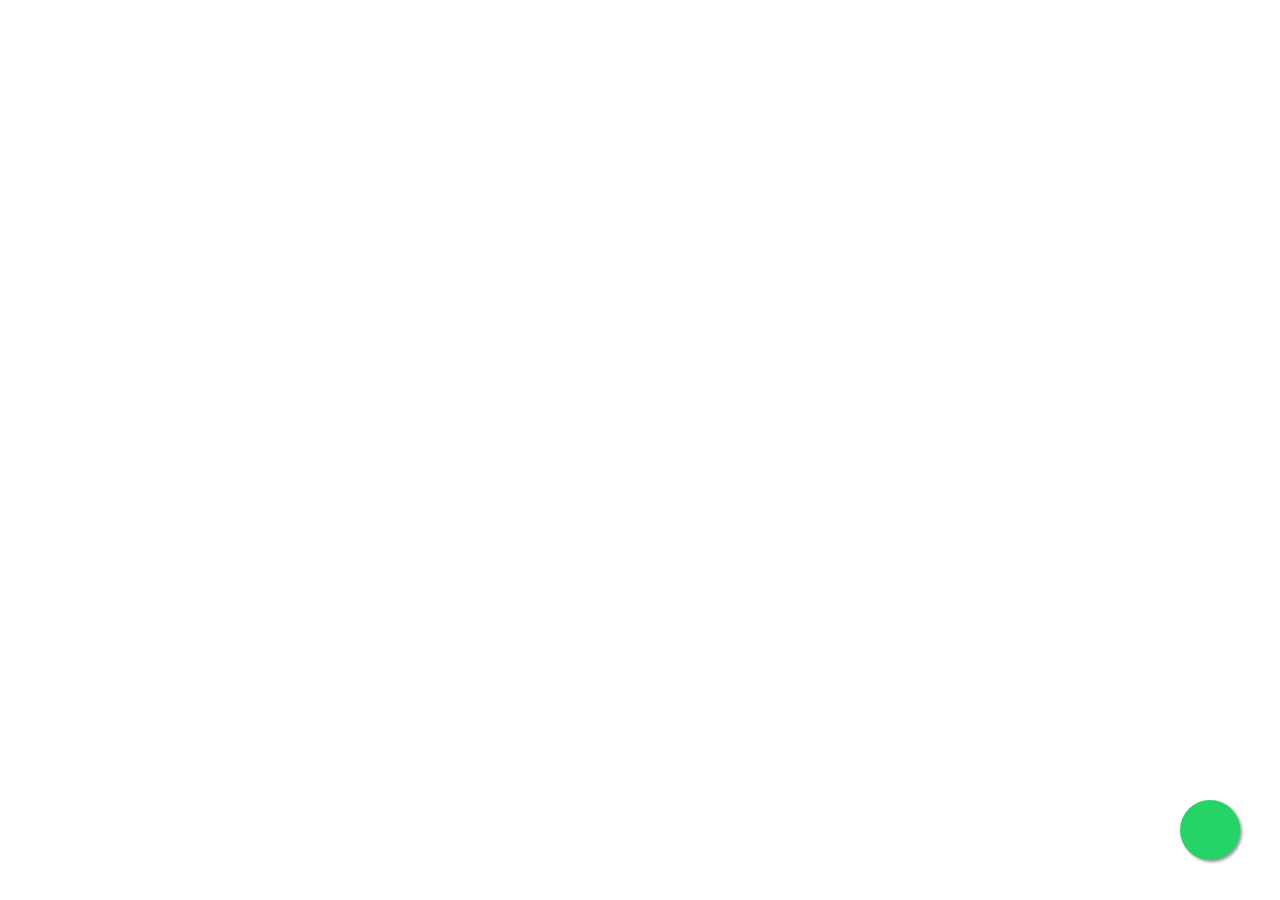
==== commit a1d3f0ee: "Add WhatsApp contact link" ====
--- a/index.html
+++ b/index.html
@@ -11,9 +11,11 @@
   <body>
     <!-- Birdeye Chatbot Widget Container -->
     <div id="bf-revz-widget-2620446701"></div>
-    
     <div id="root"></div>
     <script type="module" src="/src/main.tsx"></script>
+   <a href="https://wa.me/15556634858?text=I%20need%20a%20quote%20for%20a%20phone%20repair" 
+      style="position:fixed;width:60px;height:60px;bottom:40px;right:40px;background-color:#25d366;color:#FFF;border-radius:50px;text-align:center;font-size:30px;box-shadow: 2px 2px 3px #999;z-index:1000;" target="_blank">
+   <i class="fa fa-whatsapp" style="margin-top:16px;"></i>
+   </a>
   </body>
 </html>
-
